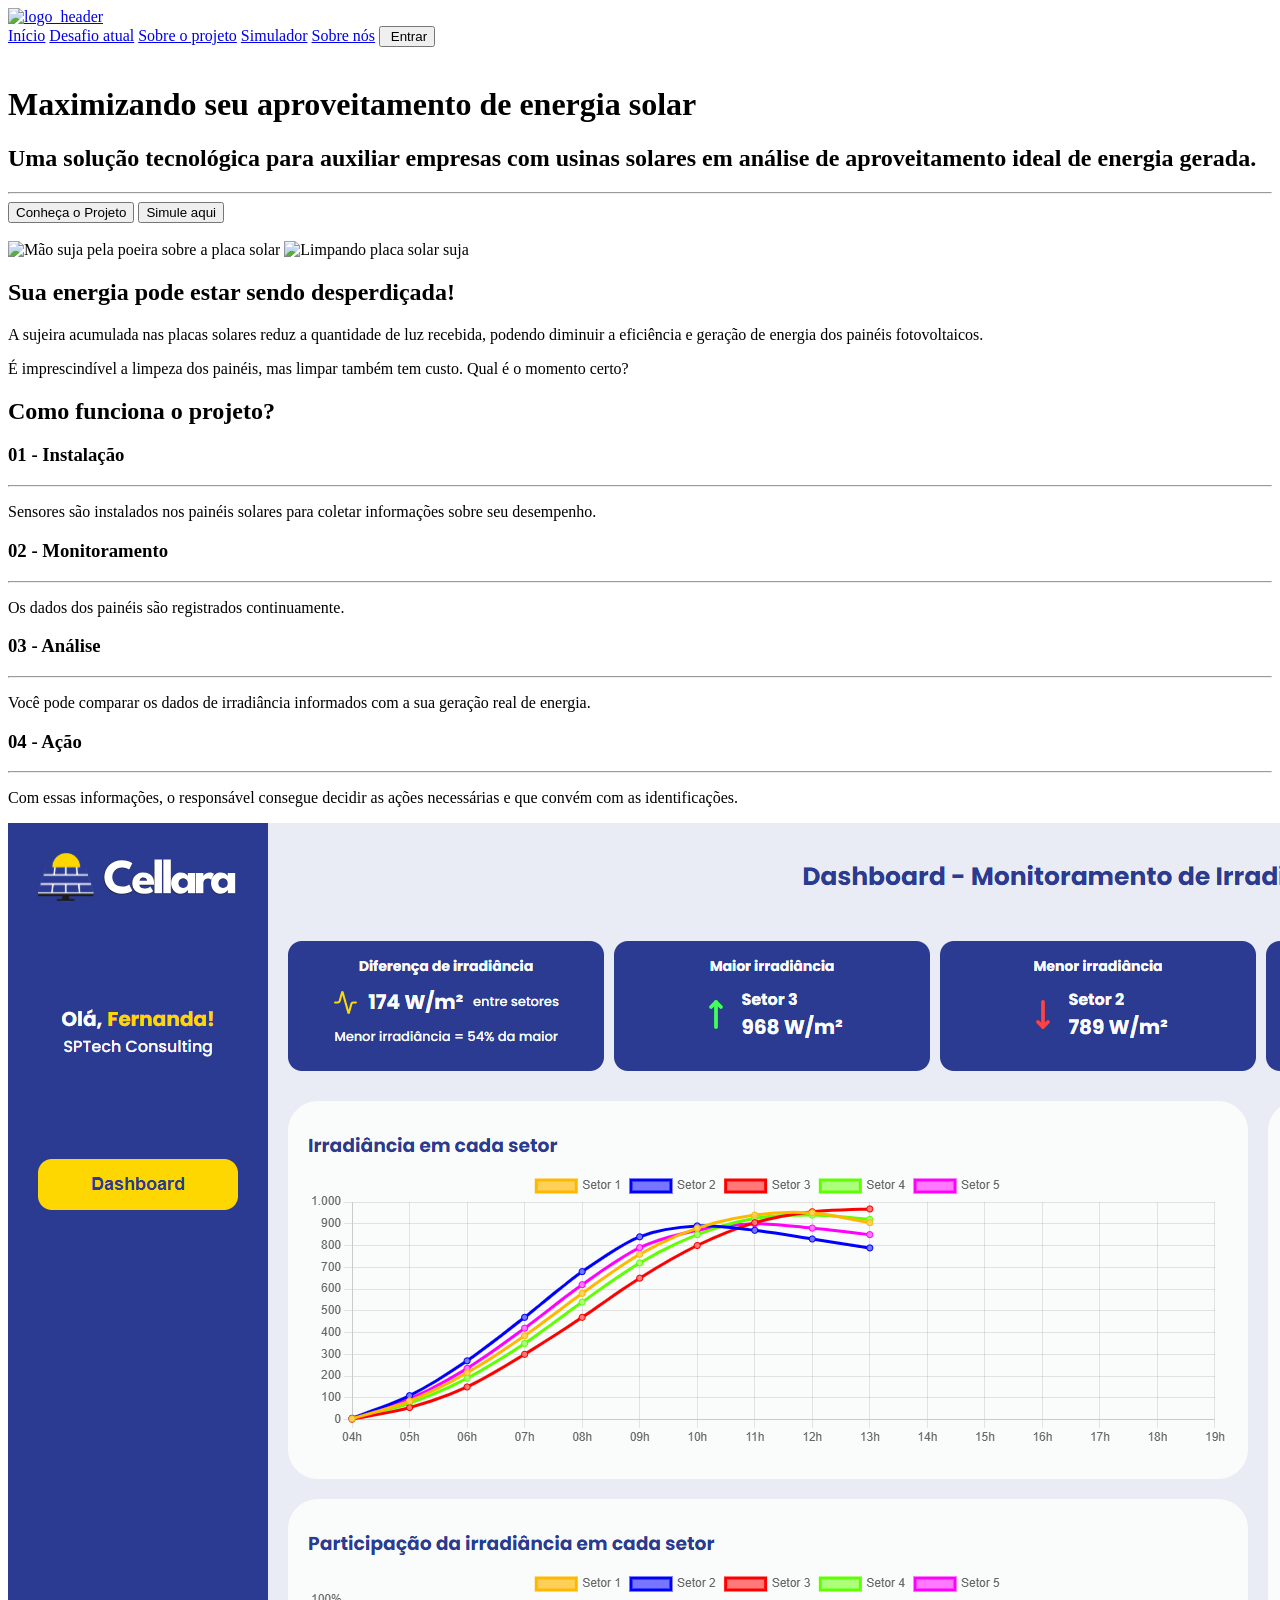
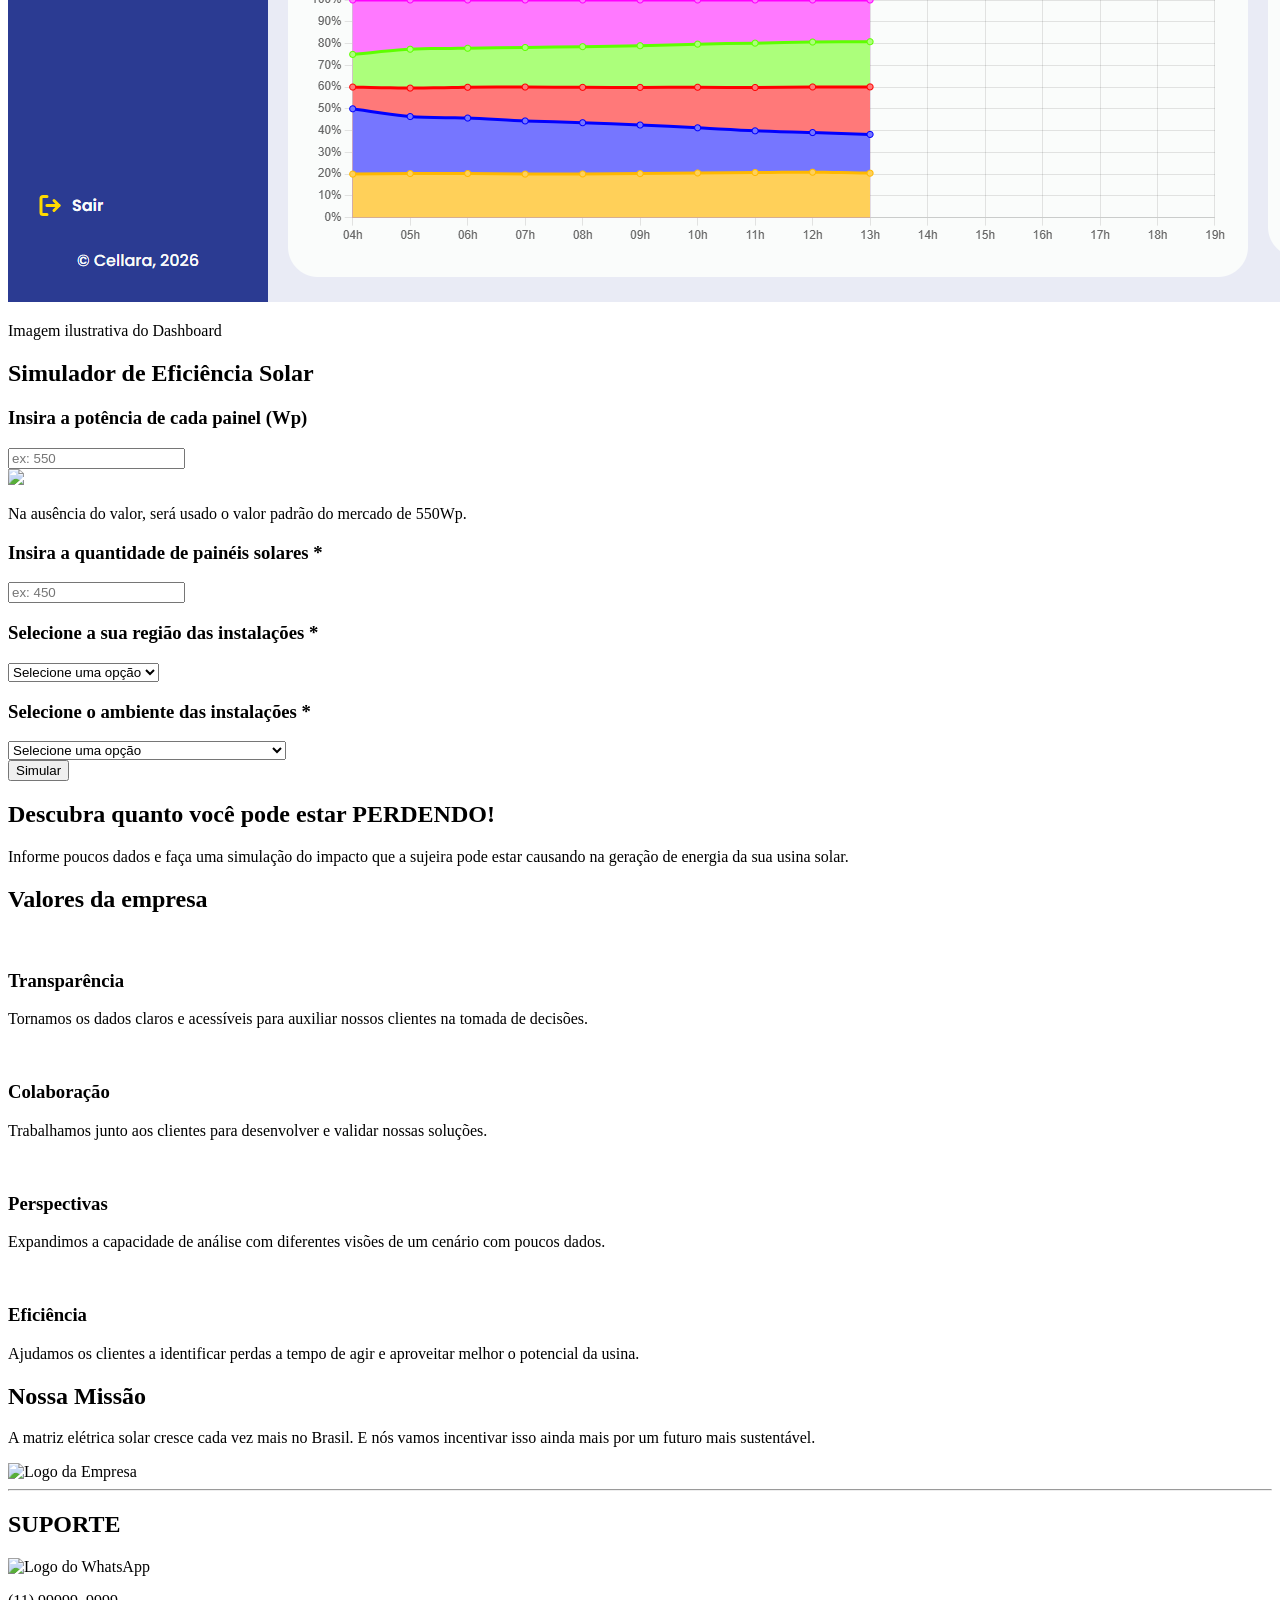
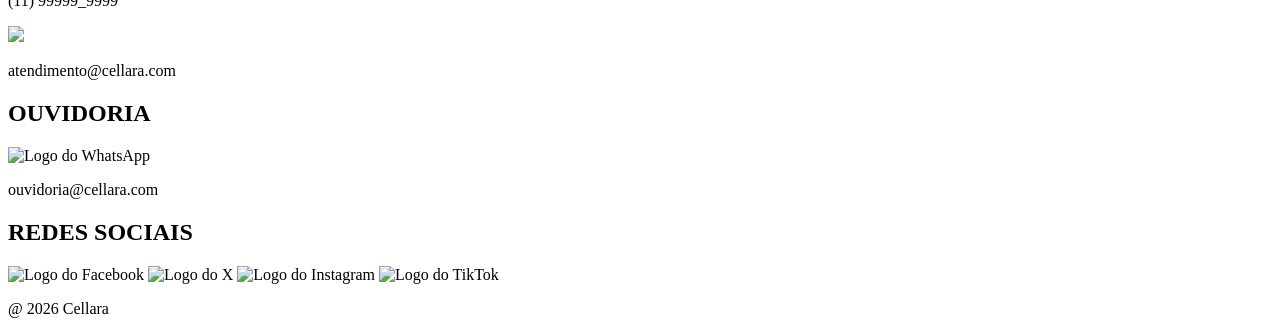
==== public/index.html @ 080c73a8 "Alterando textos e imagens do site institucional" ====
<!doctype html>
<html lang="pt-BR">

<head>
  <meta charset="UTF-8" />
  <meta name="viewport" content="width=device-width, initial-scale=1.0" />
  <title>Cellara - Site Institucional</title>
  <link rel="shortcut icon" href="assets/img/logo_simples_transparente.png" type="image/x-icon" />
  <link rel="stylesheet" href="css/style.css" />
  <link rel="stylesheet" href="css/simulador.css" />
  <script src="js/simulador.js" defer></script>
</head>

<body>
  <header>
    <nav>
      <a href="#inicio">
        <img src="assets/img/logo_texto_dark.png" alt="logo_header" id="img_logo_menu" />
      </a>
      <div class="itens_menu">
        <a href="#inicio">Início</a>
        <a href="#desafio_atual">Desafio atual</a>
        <a href="#sobre_projeto">Sobre o projeto</a>
        <a href="#simulador">Simulador</a>
        <a href="#sobre_nos">Sobre nós</a>
        <a href="login.html">
          <button id="btn_login_menu">
            <img src="assets/icons/icon_log_in.svg" alt="" />
            Entrar
          </button>
        </a>
      </div>
    </nav>
  </header>

  <main>
    <div class="secao_hero" id="inicio">
      <img id="img_fundo_hero" src="assets/img/fundo_hero.png" alt="" />
      <div class="conteudo_hero">
        <h1>Maximizando seu aproveitamento de energia solar</h1>
        <h2>
          Uma solução tecnológica para auxiliar empresas com usinas solares em
          análise de aproveitamento ideal de energia gerada.
        </h2>
        <hr />
        <div class="botoes_hero">
          <a href="#sobre_projeto"><button id="btn_hero_sobre_projeto">Conheça o Projeto</button></a>
          <a href="#simulador"><button id="btn_hero_simulador">Simule aqui</button></a>
        </div>
      </div>
    </div>

    <div class="divisoria"></div>

    <div class="secao_desafio_atual" id="desafio_atual">
      <img id="img_fundo_desafio_atual" src="assets/img/fundo_desafio.png" alt="" />
      <div class="imagens-desafio">
        <img id="img_desafio1" class="img_desafio" src="assets/img/desafio1.png"
          alt="Mão suja pela poeira sobre a placa solar" />
        <img id="img_desafio2" class="img_desafio" src="assets/img/desafio2.png" alt="Limpando placa solar suja" />
      </div>

      <div class="corte_lateral">
        <div class="corte_lateral_conteudo">
          <h2 class="titulo_conteudo">
            Sua <span>energia</span> pode estar sendo
            <span>desperdiçada!</span>
          </h2>
          <p class="paragrafo_conteudo">
            A sujeira acumulada nas placas solares reduz a quantidade de luz
            recebida, podendo diminuir a eficiência e geração de energia dos
            painéis fotovoltaicos.
          </p>

          <p class="paragrafo_conteudo">
            É imprescindível a limpeza dos painéis, mas limpar também tem
            custo. Qual é o momento certo?
          </p>
        </div>
      </div>
    </div>

    <div class="divisoria"></div>

    <div class="secao_sobre_projeto" id="sobre_projeto">
      <div class="corte_lateral">
        <h2 class="titulo_conteudo">Como funciona o projeto?</h2>
        <div class="topico_corte">
          <h3>01 - Instalação</h3>
          <hr />
          <p class="paragrafo_conteudo">
            Sensores são instalados nos painéis solares para coletar
            informações sobre seu desempenho.
          </p>
        </div>
        <div class="topico_corte">
          <h3>02 - Monitoramento</h3>
          <hr />
          <p class="paragrafo_conteudo">
            Os dados dos painéis são registrados continuamente.
          </p>
        </div>
        <div class="topico_corte">
          <h3>03 - Análise</h3>
          <hr />
          <p class="paragrafo_conteudo">
            Você pode comparar os dados de irradiância informados com a sua
            geração real de energia.
          </p>
        </div>
        <div class="topico_corte">
          <h3>04 - Ação</h3>
          <hr />
          <p class="paragrafo_conteudo">
            Com essas informações, o responsável consegue decidir as ações
            necessárias e que convém com as identificações.
          </p>
        </div>
      </div>
      <div class="imagem_legendada">
        <img id="dashboard_ilustrativo" src="assets/img/print_dashboard.png" />
        <p class="legenda">Imagem ilustrativa do Dashboard</p>
      </div>
    </div>

    <div class="secao_simulador" id="simulador">
      <div class="card_simulador">
        <h2>Simulador de Eficiência <span>Solar</span></h2>
        <div class="formulario">
          <label>
            <h3>Insira a potência de cada painel (Wp)</h3>
            <input type="number" id="ipt_potencia_painel" placeholder="ex: 550" />
            <div id="info">
              <a href="https://www.neosolar.com.br/tudo-sobre/placa-solar-fotovoltaica/potencia-tamanho-painel-solar"
                target="_blank">
                <img src="assets/icons/icon_info_dark.svg" />
              </a>
              <p>
                Na ausência do valor, será usado o valor padrão do mercado de
                550Wp.
              </p>
            </div>
          </label>
          <label>
            <h3>Insira a quantidade de painéis solares <span>*</span></h3>
            <input type="number" id="ipt_qtd_painel" placeholder="ex: 450" />
          </label>
          <label>
            <h3>Selecione a sua região das instalações <span>*</span></h3>
            <select id="slt_regiao">
              <option value="" selected disabled>Selecione uma opção</option>
              <option value="norte">Norte</option>
              <option value="nordeste">Nordeste</option>
              <option value="centroOeste">Centro oeste</option>
              <option value="sudeste">Sudeste</option>
              <option value="sul">Sul</option>
            </select>
          </label>
          <label>
            <h3>Selecione o ambiente das instalações <span>*</span></h3>
            <select id="slt_ambiente">
              <option value="" selected disabled>Selecione uma opção</option>
              <option value="rural">Área Rural _ Isolada</option>
              <option value="rodovia">
                Próximo de Rodovias ou Indústrias
              </option>
              <option value="urbanoBaixa">
                Zona Urbana de Baixa Densidade
              </option>
              <option value="urbanoAlta">
                Zona Urbana de Alta Densidade / Industrial
              </option>
            </select>
          </label>
        </div>

        <button onclick="simular()">Simular</button>

        <div id="divResult">
          <p id="pMessage"></p>
        </div>
      </div>

      <div class="anuncio_simulador">
        <h2>Descubra quanto você pode estar <span>PERDENDO!</span></h2>
        <p>
          Informe poucos dados e faça uma simulação do impacto que a sujeira
          pode estar causando na geração de energia da sua usina solar.
        </p>
      </div>
    </div>

    <div class="secao_sobre_nos" id="sobre_nos">
      <div class="valores_empresa">
        <h2>Valores da empresa</h2>
        <div class="cards_valores">
          <div class="card_valor">
            <img src="assets/icons/icon_eye.svg" alt="" />
            <h3>Transparência</h3>
            <p>
              Tornamos os dados claros e acessíveis para auxiliar nossos
              clientes na tomada de decisões.
            </p>
          </div>

          <div class="card_valor">
            <img src="assets/icons/icon_rings.svg" alt="" />
            <h3>Colaboração</h3>
            <p>
              Trabalhamos junto aos clientes para desenvolver e validar nossas
              soluções.
            </p>
          </div>

          <div class="card_valor">
            <img src="assets/icons/icon_target.svg" alt="" />
            <h3>Perspectivas</h3>
            <p>
              Expandimos a capacidade de análise com diferentes visões de um cenário
              com poucos dados.
            </p>
          </div>

          <div class="card_valor">
            <img src="assets/icons/icon_check.svg" alt="" />
            <h3>Eficiência</h3>
            <p>
              Ajudamos os clientes a identificar perdas a tempo de agir e
              aproveitar melhor o potencial da usina.
            </p>
          </div>
        </div>

        <div id="sol"></div>
      </div>

      <div class="nossa_missao">
        <h2>Nossa Missão</h2>
        <p>
          A matriz elétrica solar cresce cada vez mais no Brasil. E nós vamos
          incentivar isso ainda mais por um futuro mais sustentável.
        </p>
      </div>
    </div>
  </main>

  <footer>
    <div class="rodape">
      <div class="logo_rodape">
        <img src="assets/img/logo_texto_light.png" alt="Logo da Empresa" />
        <hr />
      </div>

      <div class="conteudo_rodape">
        <div class="campo_rodape">
          <h2>SUPORTE</h2>

          <div class="item_rodape">
            <img src="assets/icons/icon_whatsapp.png" alt="Logo do WhatsApp" />
            <p>(11) 99999_9999</p>
          </div>

          <div class="item_rodape">
            <img src="assets/icons/icon_email.png" />
            <p>atendimento@cellara.com</p>
          </div>
        </div>

        <div class="campo_rodape">
          <h2 class="titulo">OUVIDORIA</h2>

          <div class="item_rodape">
            <img src="assets/icons/icon_email.png" alt="Logo do WhatsApp" />
            <p>ouvidoria@cellara.com</p>
          </div>
        </div>

        <div class="campo_rodape">
          <h2>REDES SOCIAIS</h2>

          <div id="icones_rodape">
            <img src="assets/icons/icon_facebook.png" alt="Logo do Facebook" />
            <img src="assets/icons/icon_x.png" alt="Logo do X" />
            <img src="assets/icons/icon_instagram.png" alt="Logo do Instagram" />
            <img src="assets/icons/icon_tiktok.png" alt="Logo do TikTok" />
          </div>
        </div>
      </div>

      <p id="direitos_autorais">@ 2026 Cellara</p>
    </div>
  </footer>
</body>

</html>
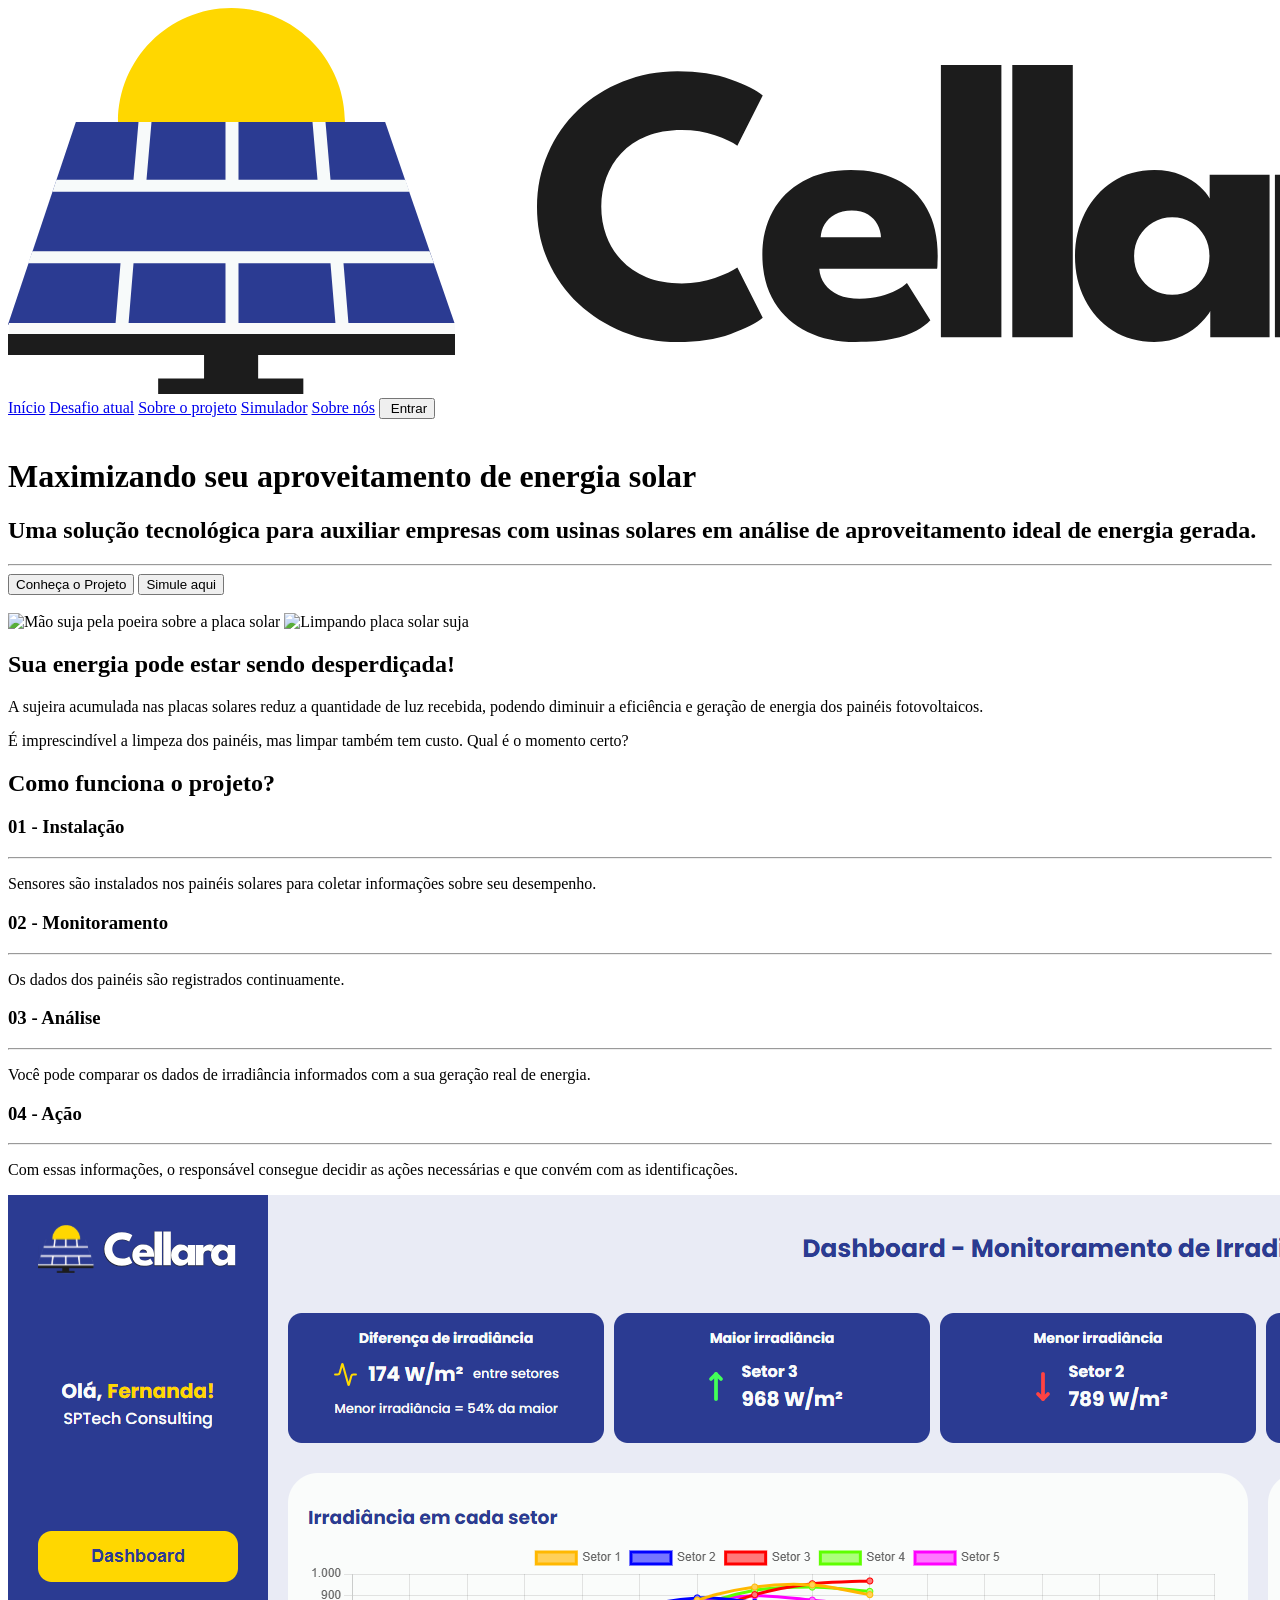
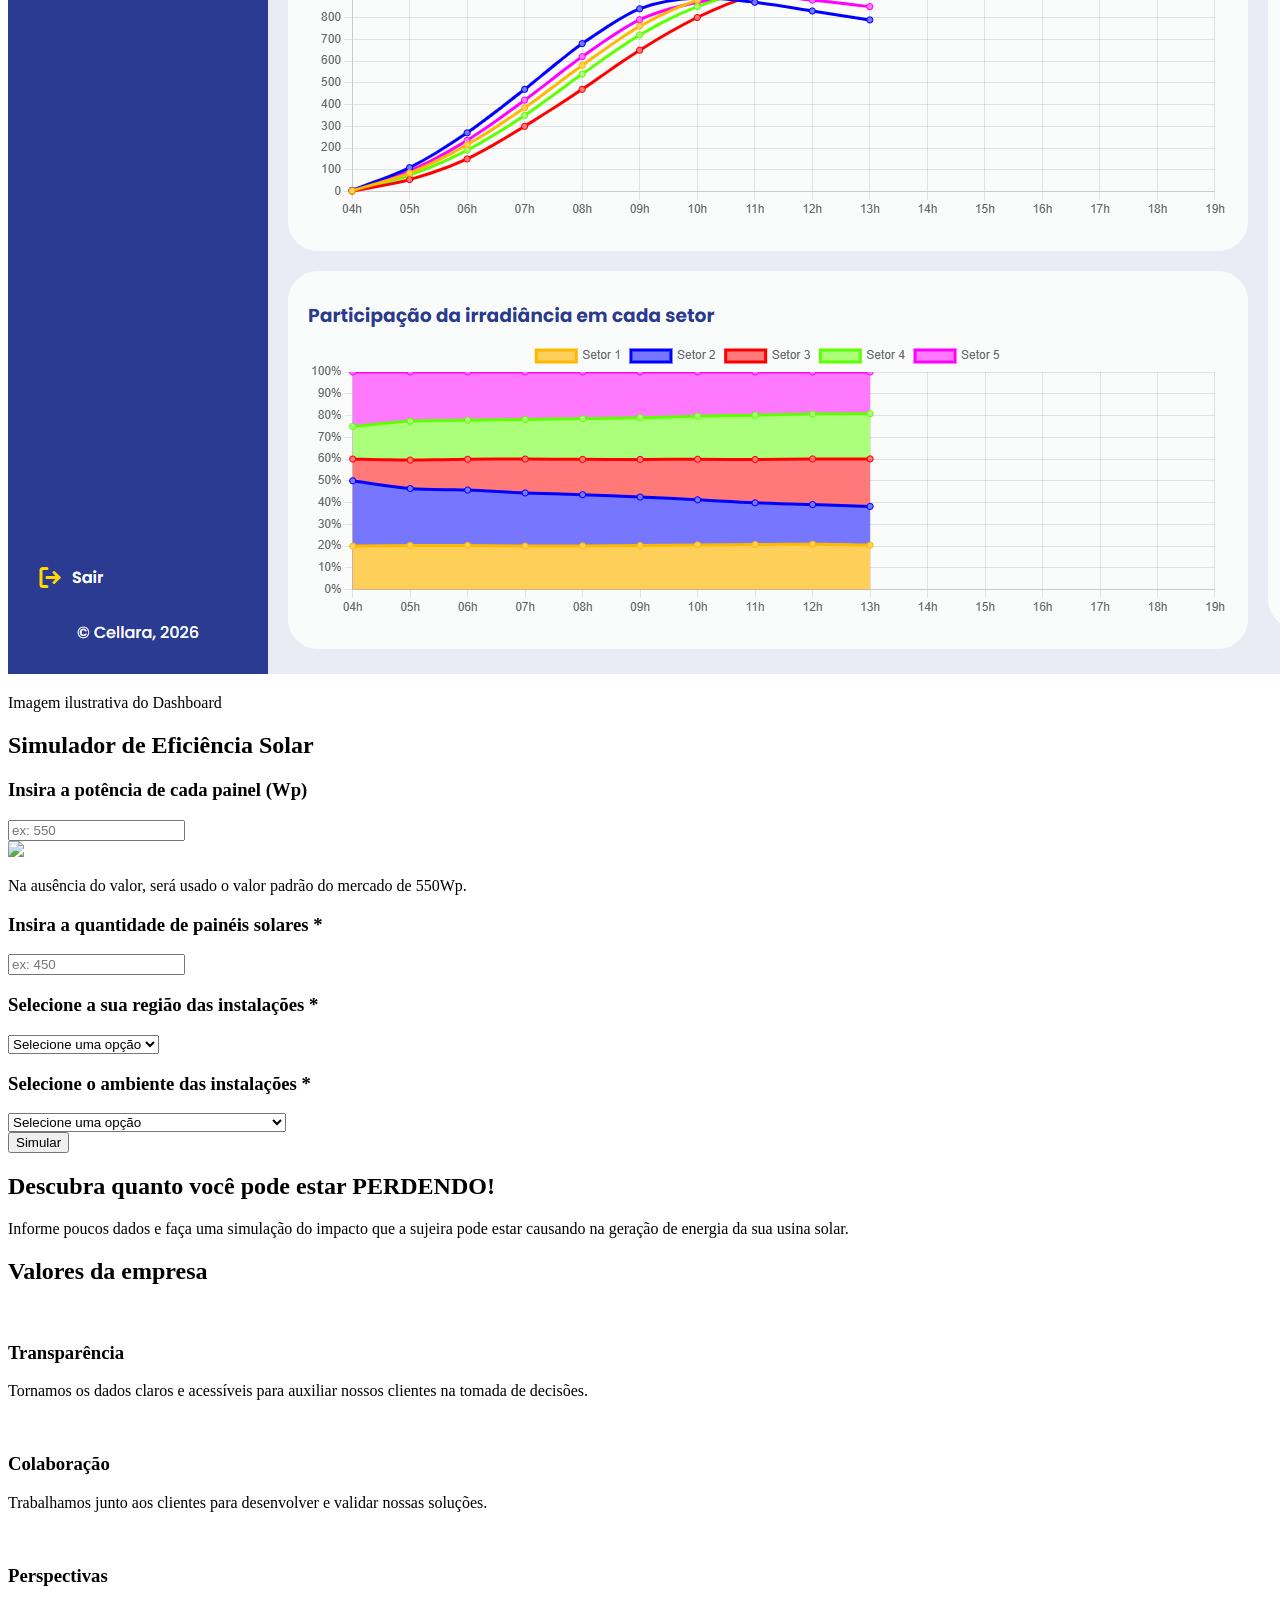
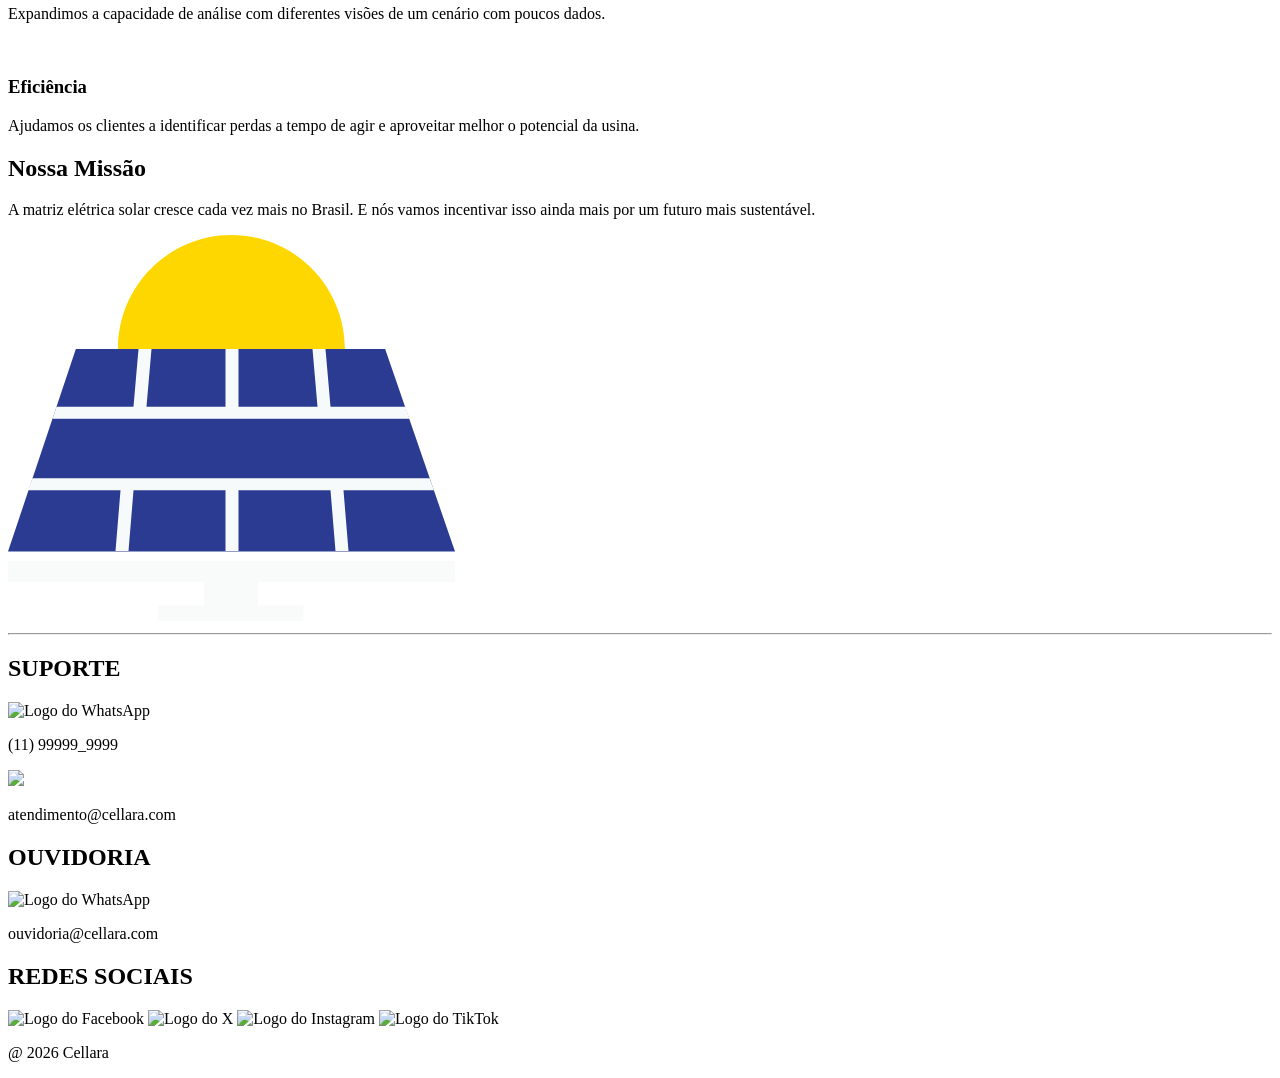
==== commit d93b60d1: "Adicionando logos vetorizadas" ====
--- a/public/index.html
+++ b/public/index.html
@@ -5,7 +5,7 @@
   <meta charset="UTF-8" />
   <meta name="viewport" content="width=device-width, initial-scale=1.0" />
   <title>Cellara - Site Institucional</title>
-  <link rel="shortcut icon" href="assets/img/logo_simples_transparente.png" type="image/x-icon" />
+  <link rel="shortcut icon" href="assets/svg/logo_small_light.svg" type="image/x-icon" />
   <link rel="stylesheet" href="css/style.css" />
   <link rel="stylesheet" href="css/simulador.css" />
   <script src="js/simulador.js" defer></script>
@@ -15,7 +15,7 @@
   <header>
     <nav>
       <a href="#inicio">
-        <img src="assets/img/logo_texto_dark.png" alt="logo_header" id="img_logo_menu" />
+        <img src="assets/svg/logo_dark.svg" alt="logo_header" id="img_logo_menu" />
       </a>
       <div class="itens_menu">
         <a href="#inicio">Início</a>
@@ -247,7 +247,7 @@
   <footer>
     <div class="rodape">
       <div class="logo_rodape">
-        <img src="assets/img/logo_texto_light.png" alt="Logo da Empresa" />
+        <img src="assets/svg/logo_light.svg" alt="Logo da Empresa" />
         <hr />
       </div>
 
